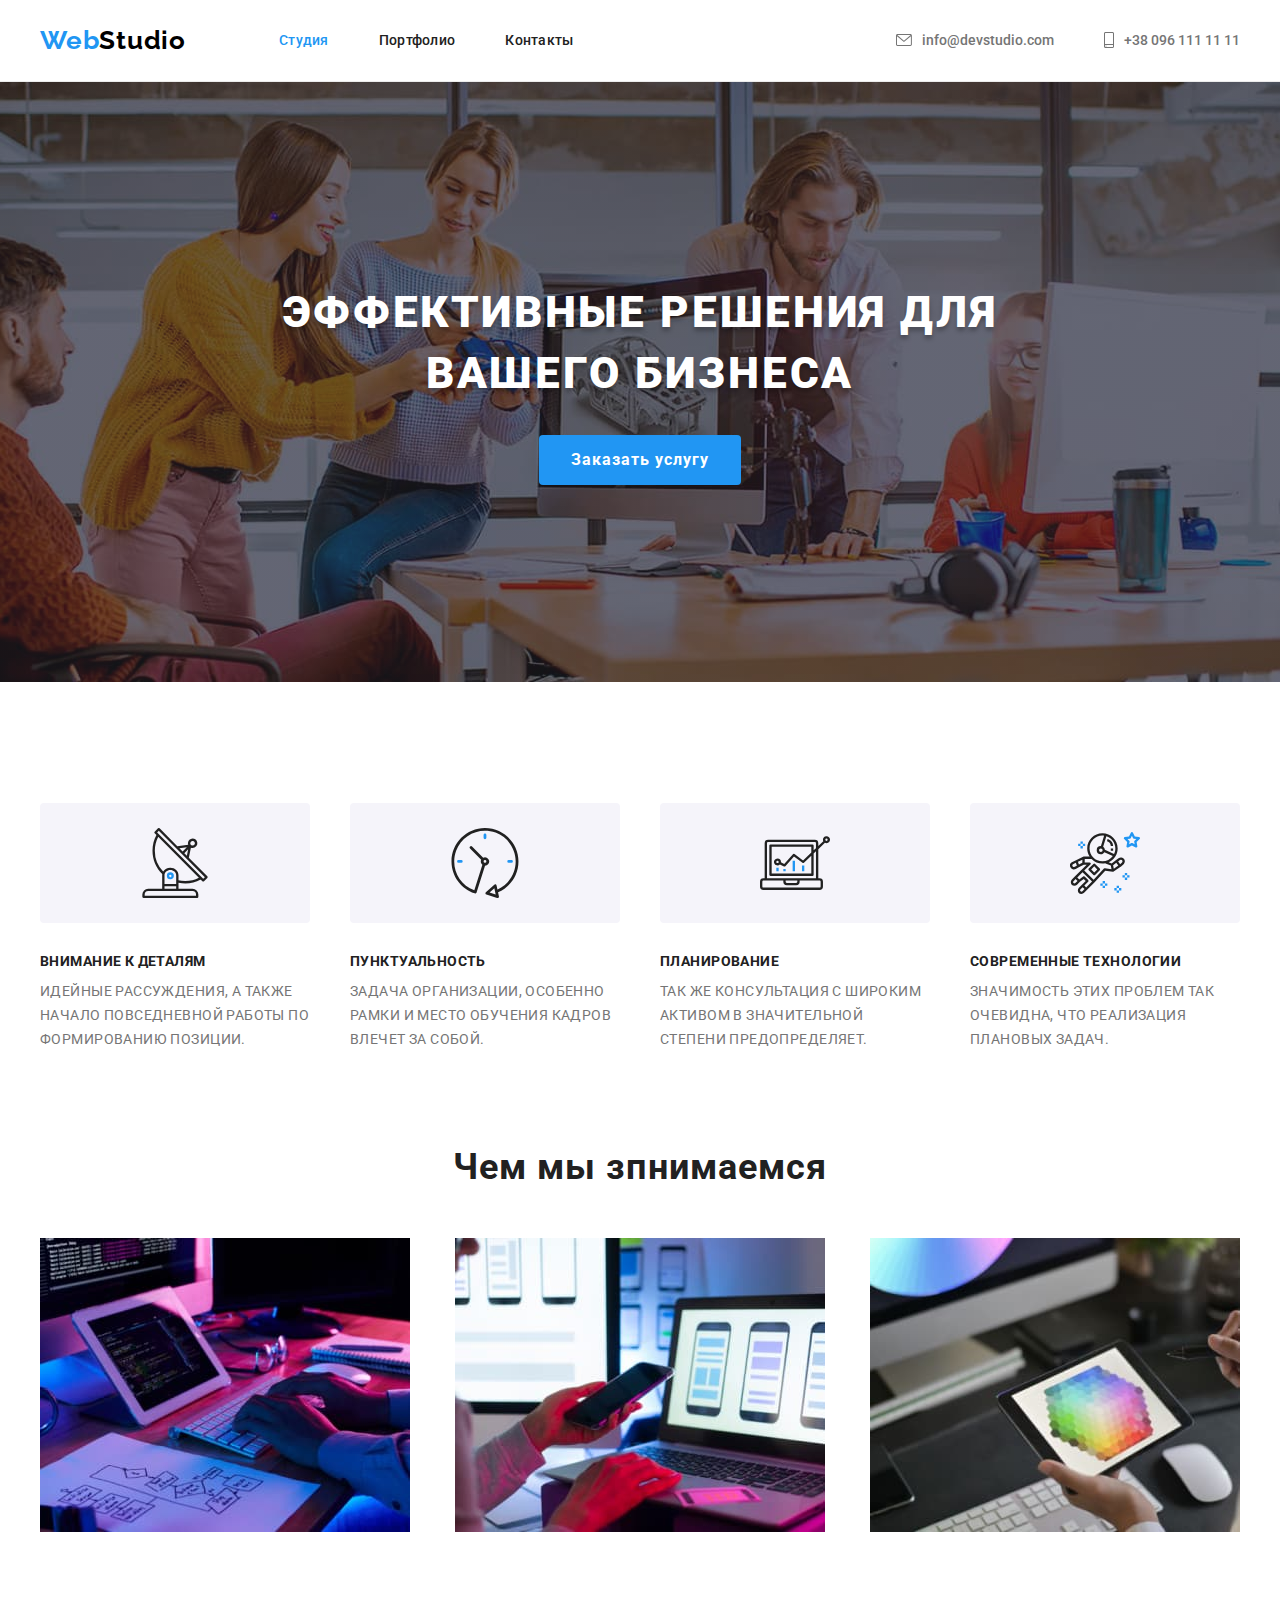
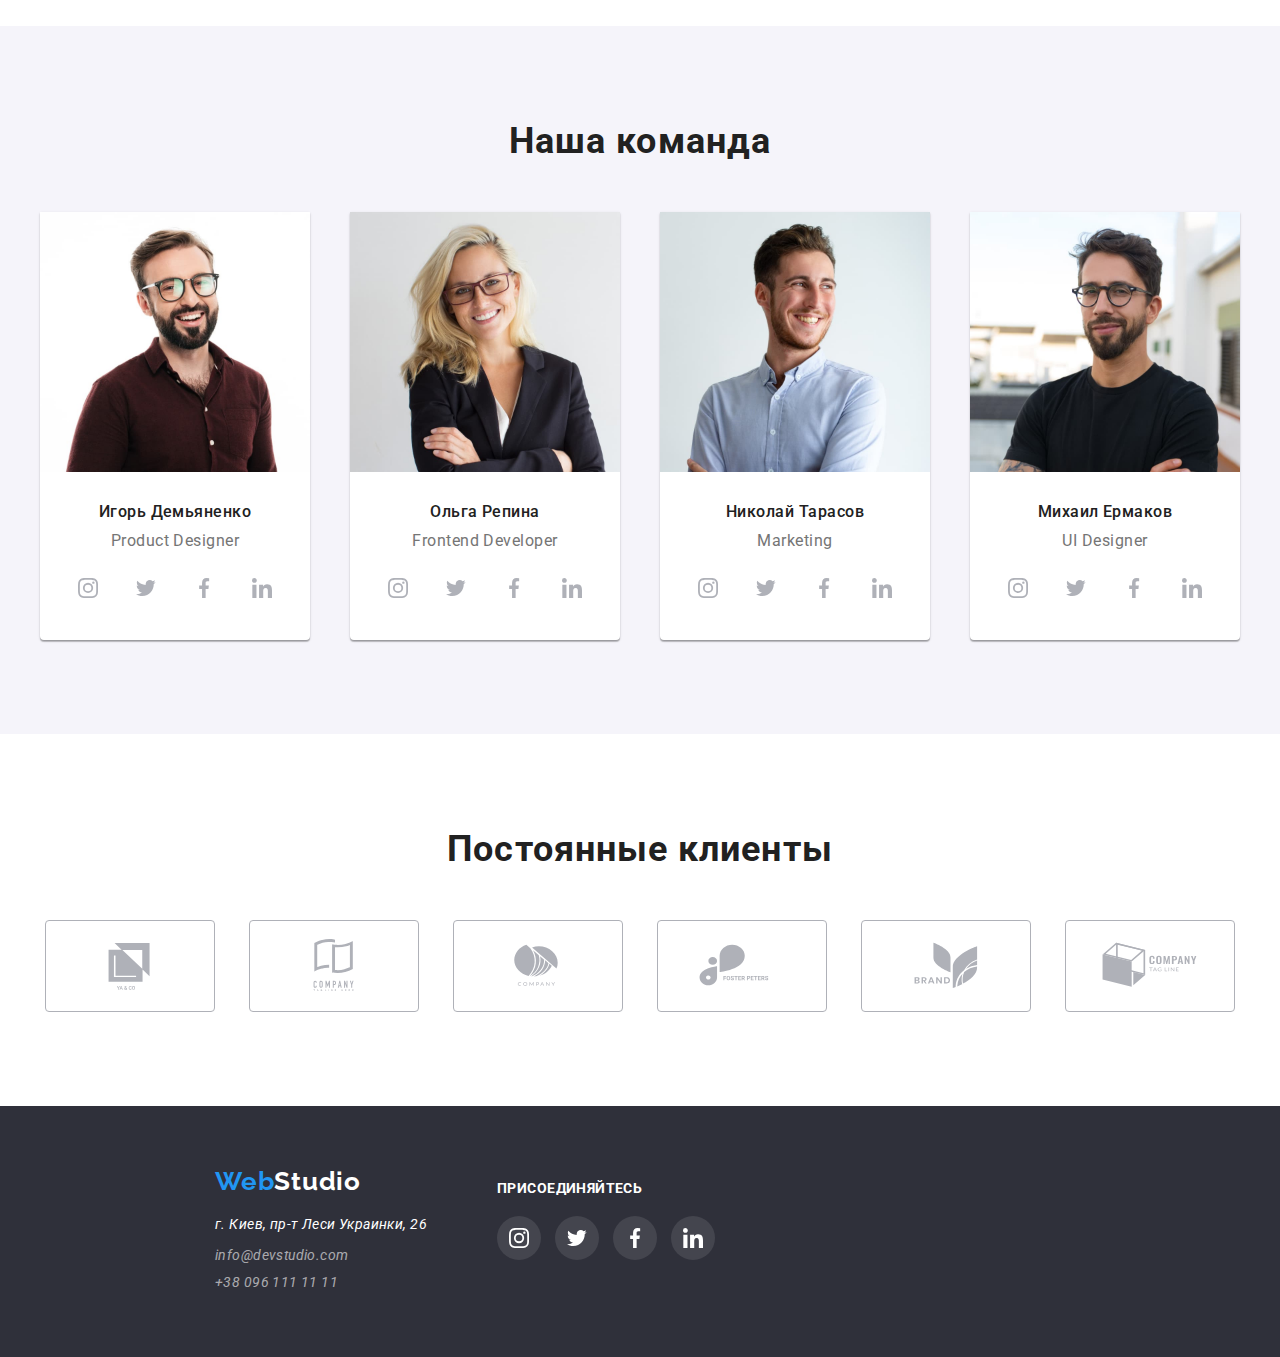
==== index.html @ 1db094ba "добавил файлы проекта" ====
<!DOCTYPE html>
<html lang="ru">
  <head>
    <meta charset="UTF-8" />
    <meta name="viewport" content="width=device-width, initial-scale=1.0" />
    <title>Document</title>
    <link rel="preconnect" href="https://fonts.googleapis.com" />
    <link rel="preconnect" href="https://fonts.gstatic.com" crossorigin />
    <link
      href="https://fonts.googleapis.com/css2?family=Raleway:wght@700&family=Roboto:wght@400;500;700;900&display=swap"
      rel="stylesheet"
    />
    <link
      rel="stylesheet"
      href="https://cdnjs.cloudflare.com/ajax/libs/modern-normalize/2.0.0/modern-normalize.min.css"
    />
    <link rel="stylesheet" href="./css/styles.css" />
  </head>
  <body class="page">
    <!--Шапка сайта-->
    <header class="header">
      <div class="container main-nav">
        <nav class="nav">
          <a class="logo link" href="./index.html" aria-label="Логотип">
            <span class="web">Web</span>Studio
          </a>

          <ul class="site-nav list">
            <li class="nav-item">
              <a class="link current" href="" aria-label="Студия">Студия</a>
            </li>
            <li class="nav-item">
              <a class="link" href="./portfolio.html" aria-label="Портфолио"
                >Портфолио</a
              >
            </li>
            <li class="nav-item">
              <a class="link" href="" aria-label="Контакты">Контакты</a>
            </li>
          </ul>
        </nav>

        <ul class="auth-nav list">
          <li class="nav-item">
            <a class="link" href="mailto:info@devstudio.com" aria-label="Имейл">
              <svg class="auth-icon" width="16" height="12">
                <use href="./images/sprite/sprite.svg#icon-envelope"></use>
              </svg>
              info@devstudio.com
            </a>
          </li>
          <li class="nav-item">
            <a
              class="phone-link link"
              href="tel:+38 096 111 11 11"
              aria-label="Телефон"
            >
              <svg class="auth-icon" width="10" height="16">
                <use href="./images/sprite/sprite.svg#icon-smartphone"></use>
              </svg>
              +38 096 111 11 11
            </a>
          </li>
        </ul>
      </div>
    </header>

    <main>
      <!--Герой-->
      <section class="hero">
        <div class="overlay">
          <h1 class="hero-text">
            Эффективные решения для <br />
            вашего бизнеса
          </h1>
          <button
            type="button"
            class="hero-button"
            aria-label="Заказать услугу"
          >
            Заказать услугу
          </button>
        </div>
      </section>

      <!--Преимущества-->
      <section class="advantages">
        <div class="container">
          <h2 class="hide-title">Преимущества</h2>
          <ul class="advantages-items list">
            <li class="item-advantage">
              <div class="icon-thumb">
                <svg class="icon-advantage">
                  <use href="./images/sprite/sprite.svg#icon-antenna"></use>
                </svg>
              </div>
              <h3 class="advantages-title">Внимание к деталям</h3>
              <p class="content">
                Идейные рассуждения, а также начало повседневной работы по
                формированию позиции.
              </p>
            </li>
            <li class="item-advantage">
              <div class="icon-thumb">
                <svg class="icon-advantage">
                  <use href="./images/sprite/sprite.svg#icon-clock"></use>
                </svg>
              </div>
              <h3 class="advantages-title">Пунктуальность</h3>
              <p class="content">
                Задача организации, особенно рамки и место обучения кадров
                влечет за собой.
              </p>
            </li>
            <li class="item-advantage">
              <div class="icon-thumb">
                <svg class="icon-advantage">
                  <use href="./images/sprite/sprite.svg#icon-diagram"></use>
                </svg>
              </div>
              <h3 class="advantages-title">Планирование</h3>
              <p class="content">
                Так же консультация с широким активом в значительной степени
                предопределяет.
              </p>
            </li>
            <li class="item-advantage">
              <div class="icon-thumb">
                <svg class="icon-advantage">
                  <use href="./images/sprite/sprite.svg#icon-astronaut"></use>
                </svg>
              </div>
              <h3 class="advantages-title">Современные технологии</h3>
              <p class="content">
                Значимость этих проблем так очевидна, что реализация плановых
                задач.
              </p>
            </li>
          </ul>
        </div>
      </section>

      <!--Чем мы занимаемся-->
      <section class="classes">
        <div class="container">
          <h2 class="classes-title">Чем мы зпнимаемся</h2>
          <ul class="classes-items list">
            <li>
              <img
                src="./images/business/box1.jpg"
                alt="руки на клавиатуре"
                width="370"
              />
            </li>
            <li>
              <img
                src="./images/business/box2.jpg"
                alt="человек с телефоном за ноутбуком"
                width="370"
              />
            </li>
            <li>
              <img
                src="./images/business/box3.jpg"
                alt="в руках планшет и стилус"
                width="370"
              />
            </li>
          </ul>
        </div>
      </section>

      <!--Наша команда-->
      <section class="our-team">
        <div class="container">
          <h2 class="team-title">Наша команда</h2>
          <ul class="team list">
            <li class="team-card">
              <img
                src="./images/team/img1.jpg"
                alt="фотография Игоря Демьяненко"
                width="270"
              />
              <h3 class="command-title">Игорь Демьяненко</h3>
              <p class="speciality">Product Designer</p>
              <a class="team-link" href="" aria-label="Инстаграм">
                <svg class="icon-network">
                  <use href="./images/sprite/sprite.svg#icon-instagram"></use>
                </svg>
              </a>
              <a class="team-link" href="" aria-label="Твиттер">
                <svg class="icon-network">
                  <use href="./images/sprite/sprite.svg#icon-Group"></use>
                </svg>
              </a>
              <a class="team-link" href="" aria-label="Фейсбук">
                <svg class="icon-network">
                  <use href="./images/sprite/sprite.svg#icon-facebook"></use>
                </svg>
              </a>
              <a class="team-link" href="" aria-label="Линкедин">
                <svg class="icon-network">
                  <use href="./images/sprite/sprite.svg#icon-linkedin"></use>
                </svg>
              </a>
            </li>
            <li class="team-card">
              <img
                src="./images/team/img2.jpg"
                alt="фотография Ольги Репиной"
                width="270"
              />
              <h3 class="command-title">Ольга Репина</h3>
              <p class="speciality">Frontend Developer</p>
              <a class="team-link" href="" aria-label="Инстаграм">
                <svg class="icon-network">
                  <use href="./images/sprite/sprite.svg#icon-instagram"></use>
                </svg>
              </a>
              <a class="team-link" href="" aria-label="Твиттер">
                <svg class="icon-network">
                  <use href="./images/sprite/sprite.svg#icon-Group"></use>
                </svg>
              </a>
              <a class="team-link" href="" aria-label="Фейсбук">
                <svg class="icon-network">
                  <use href="./images/sprite/sprite.svg#icon-facebook"></use>
                </svg>
              </a>
              <a class="team-link" href="" aria-label="Линкедин">
                <svg class="icon-network">
                  <use href="./images/sprite/sprite.svg#icon-linkedin"></use>
                </svg>
              </a>
            </li>
            <li class="team-card">
              <img
                src="./images/team/img3.jpg"
                alt="Фотография Николая Тарарсова"
                width="270"
              />
              <h3 class="command-title">Николай Тарасов</h3>
              <p class="speciality">Marketing</p>
              <a class="team-link" href="" aria-label="Инстаграм">
                <svg class="icon-network">
                  <use href="./images/sprite/sprite.svg#icon-instagram"></use>
                </svg>
              </a>
              <a class="team-link" href="" aria-label="Твиттер">
                <svg class="icon-network">
                  <use href="./images/sprite/sprite.svg#icon-Group"></use>
                </svg>
              </a>
              <a class="team-link" href="" aria-label="Фейсбук">
                <svg class="icon-network">
                  <use href="./images/sprite/sprite.svg#icon-facebook"></use>
                </svg>
              </a>
              <a class="team-link" href="" aria-label="Линкедин">
                <svg class="icon-network">
                  <use href="./images/sprite/sprite.svg#icon-linkedin"></use>
                </svg>
              </a>
            </li>
            <li class="team-card">
              <img
                src="./images/team/img4.jpg"
                alt="фотография Михаила Ермакова"
                width="270"
              />
              <h3 class="command-title">Михаил Ермаков</h3>
              <p class="speciality">UI Designer</p>
              <a class="team-link" href="" aria-label="Инстаграм">
                <svg class="icon-network">
                  <use href="./images/sprite/sprite.svg#icon-instagram"></use>
                </svg>
              </a>
              <a class="team-link" href="" aria-label="Твиттер">
                <svg class="icon-network">
                  <use href="./images/sprite/sprite.svg#icon-Group"></use>
                </svg>
              </a>
              <a class="team-link" href="" aria-label="Фейсбук">
                <svg class="icon-network">
                  <use href="./images/sprite/sprite.svg#icon-facebook"></use>
                </svg>
              </a>
              <a class="team-link" href="" aria-label="Линкедин">
                <svg class="icon-network">
                  <use href="./images/sprite/sprite.svg#icon-linkedin"></use>
                </svg>
              </a>
            </li>
          </ul>
        </div>
      </section>

      <!--Постоянные клиенты-->
      <section class="clients">
        <div class="container">
          <h2 class="client-title">Постоянные клиенты</h2>
          <a class="logos-clients" href="" aria-label="Логотип">
            <svg class="icon-logo">
              <use href="./images/sprite/sprite.svg#icon-first-client"></use>
            </svg>
          </a>
          <a class="logos-clients" href="" aria-label="Логотип">
            <svg class="icon-logo">
              <use href="./images/sprite/sprite.svg#icon-second-client"></use>
            </svg>
          </a>
          <a class="logos-clients" href="" aria-label="Логотип">
            <svg class="icon-logo">
              <use href="./images/sprite/sprite.svg#icon-third-client"></use>
            </svg>
          </a>
          <a class="logos-clients" href="" aria-label="Логотип">
            <svg class="icon-logo">
              <use href="./images/sprite/sprite.svg#icon-fourth-client"></use>
            </svg>
          </a>
          <a class="logos-clients" href="" aria-label="Логотип">
            <svg class="icon-logo">
              <use href="./images/sprite/sprite.svg#icon-fifth-client"></use>
            </svg>
          </a>
          <a class="logos-clients" href="" aria-label="Логотип">
            <svg class="icon-logo">
              <use href="./images/sprite/sprite.svg#icon-sixth-client"></use>
            </svg>
          </a>
        </div>
      </section>
    </main>

    <!--Подвал-->
    <footer class="main-footer">
      <div class="footer-address">
        <a class="logo link" href="/index.html" aria-label="Логотип">
          <span class="web">Web</span>Studio
        </a>
        <address>
          <p class="location">г. Киев, пр-т Леси Украинки, 26</p>
        </address>
        <address>
          <ul class="list">
            <li class="address-element">
              <a
                class="link"
                href="mailto:info@devstudio.com"
                aria-label="Имейл"
                >info@devstudio.com</a
              >
            </li>
            <li class="address-element">
              <a class="link" href="tel:+38 096 111 11 11" aria-label="Телефон"
                >+38 096 111 11 11</a
              >
            </li>
          </ul>
        </address>
      </div>
      <div class="footer-networks">
        <h3 class="networks-title">Присоединяйтесь</h3>
        <a class="footer-link" href="" aria-label="Инстаграм">
          <svg class="icon-footer">
            <use href="./images/sprite/sprite.svg#icon-footer-instagram"></use>
          </svg>
        </a>
        <a class="footer-link" href="" aria-label="Твиттер">
          <svg class="icon-footer">
            <use href="./images/sprite/sprite.svg#icon-footer-Vector"></use>
          </svg>
        </a>
        <a class="footer-link" href="" aria-label="Фейсбук">
          <svg class="icon-footer">
            <use href="./images/sprite/sprite.svg#icon-footer-facebook"></use>
          </svg>
        </a>
        <a class="footer-link" href="" aria-label="Линкедин">
          <svg class="icon-footer">
            <use href="./images/sprite/sprite.svg#icon-footer-linkedin"></use>
          </svg>
        </a>
      </div>
    </footer>
  </body>
</html>
---- css/styles.css ----
:root {
  --header-color: #212121;
  --dark-bg-color: #2f303a;
  --text-color: #757575;
  --primary-background: #ffffff;
  --accent-color: #2196f3;
  --secondary-background: #f5f4fa;
  --additional-background: rgba(47, 48, 58, 0.4);
  --ligo-black: #000000;
  --header-border-color: #ececec;
  --card-border-color: #eeeeee;
  --address-element: rgba(255, 255, 255, 0.6);
  --networks-title: rgba(255, 255, 255, 1);
  --background-icon: rgba(255, 255, 255, 0.1);
  --clients-border: rgba(175, 177, 184, 1);
  --icon-network: #afb1b8;
  --icon-logo: #afb1b8;
  --card-set-gap: 30px;

  --questionable: #f5f5f5;
}

.page {
  background-color: var(--primary-background);
  color: var(--header-color);

  font-family: roboto, sans-serif;
}

img {
  display: block;
  max-width: 100%;
  height: auto;
}

.list {
  list-style: none;
  padding: 0;
  margin: 0;
}

.link {
  text-decoration: none;
}

.header {
  border-bottom: 1px solid var(--header-border-color);
}

.container {
  width: 1230px;
  padding-left: 15px;
  padding-right: 15px;
  margin-left: auto;
  margin-right: auto;
}

/* Шапка */
.main-nav {
  display: flex;
  align-items: center;
  /* border-bottom: 1px solid tomato; */
}

.nav {
  display: flex;
  align-items: center;
}

header .logo {
  color: var(--ligo-black);
  font-family: raleway;

  font-size: 26px;
  font-weight: 700;
  line-height: normal;
  letter-spacing: 0.78px;
}

.web {
  color: var(--accent-color);
}

.logo:hover,
.logo:focus {
  color: var(--accent-color);
}

.site-nav {
  display: flex;
  margin-left: 93px;
}

/* .site-nav .nav-item:not(:last-child) {
  margin-right: 50px;
} */

.site-nav .nav-item + .nav-item {
  margin-left: 50px;
}

.site-nav .link {
  display: block;
  padding-top: 32px;
  padding-bottom: 32px;

  color: var(--header-color);

  font-size: 14px;
  font-weight: 500;
  line-height: normal;
  letter-spacing: 0.28px;
}

.site-nav .link:hover,
.site-nav .link:focus {
  color: var(--accent-color);
}

.site-nav .link.current {
  color: var(--accent-color);
}

.auth-nav {
  display: flex;
  margin-left: auto;
}

.auth-nav .nav-item + .nav-item {
  margin-left: 50px;
}

.auth-nav .link {
  display: flex;
  align-items: center;
  padding-top: 32px;
  padding-bottom: 32px;

  color: var(--text-color);

  font-size: 14px;
  font-weight: 500;
  line-height: 1.2;
  letter-spacing: 2%;
}

.auth-icon {
  margin-right: 10px;

  fill: currentColor;
}
.auth-nav .link:hover,
.auth-nav .link:focus {
  color: var(--accent-color);
}

/* Герой */
.hero {
  text-align: center;
}

.overlay {
  max-width: 1600px;
  height: 600px;
  padding: 200px 0;
  margin: 0 auto;

  background-color: var(--dark-bg-color);
  background-image: linear-gradient(
      to right,
      var(--additional-background),
      var(--additional-background)
    ),
    url("../images/hero/hero.jpg");
  background-repeat: no-repeat;
  background-position: center;
  background-size: cover;
}

.hero-text {
  margin-top: 0;
  margin-bottom: 30px;

  color: var(--primary-background);
  text-shadow: 0px 4px 4px rgba(0, 0, 0, 0.25);

  font-size: 44px;
  font-weight: 900;
  line-height: 1.4;
  letter-spacing: 2.64px;
  text-transform: uppercase;
}

.hero-button {
  border: none;
  border-radius: 4px;
  padding: 10px 32px;
  text-align: center;

  background-color: var(--accent-color);
  color: #fff;

  text-align: center;
  font-size: 16px;
  font-weight: 700;
  line-height: 1.9;
  letter-spacing: 0.96px;

  cursor: pointer;
}

/* Преимущества */
.hide-title {
  opacity: 0;
  margin-top: 0;
  margin-bottom: 0;
}

.advantages {
  padding-top: 94px;
}

.advantages-items {
  display: flex;
  flex-wrap: wrap;
  justify-content: space-between;

  font-size: 14px;
  font-weight: 700;
  line-height: normal;
  letter-spacing: 0.42px;
  text-transform: uppercase;
}

/* .advantages-items .item-advantage + .item-advantage {
  margin-left: 30px;
} */

.item-advantage {
  width: 270px;
}

.icon-thumb {
  display: flex;
  margin-bottom: 30px;
  height: 120px;
  align-items: center;
  justify-content: center;
  border-radius: 4px;
  background-color: var(--secondary-background);
}

.icon-advantage {
  width: 70px;
  height: 70px;
}

.advantages-title {
  margin-top: 0;
  margin-bottom: 10px;

  font-size: 14px;
  font-weight: 700;
  line-height: 1.2;
  letter-spacing: 0.03em;
  text-align: left;
}

.advantages-items .content {
  margin: 0;

  color: var(--text-color);

  font-size: 14px;
  font-weight: 400;
  line-height: 1.7;
  letter-spacing: 0.42px;
}

/* Чем мы занимаемся */
.classes {
  padding-top: 94px;
  padding-bottom: 94px;
}

.classes-title,
.team-title,
.client-title {
  margin-top: 0;
  margin-bottom: 50px;

  text-align: center;
  font-size: 36px;
  font-weight: 700;
  line-height: normal;
  letter-spacing: 1.08px;
}

.classes-items {
  display: flex;
  flex-wrap: wrap;
  justify-content: space-between;
}

/* Наша команда */
.our-team {
  max-width: 1600px;
  margin: 0 auto;
  padding-top: 94px;
  padding-bottom: 94px;

  background-color: var(--secondary-background);
}

.team {
  display: flex;
  flex-wrap: wrap;
  justify-content: space-between;
  text-align: center;
}

.team-card {
  width: 270px;
  height: 428px;
  background-color: var(--primary-background);
  border-radius: 0px 0px 4px 4px;

  box-shadow: 0px 2px 1px 0px rgba(0, 0, 0, 0.2),
    0px 1px 1px 0px rgba(0, 0, 0, 0.14), 0px 1px 3px 0px rgba(0, 0, 0, 0.12);
}

.command-title {
  margin-top: 30px;
  margin-bottom: 10px;

  text-align: center;
  font-size: 16px;
  font-weight: 500;
  line-height: normal;
  letter-spacing: 0.48px;
}

.team .speciality {
  margin: 0 0 16px 0;

  color: var(--text-color);

  text-align: center;
  font-size: 16px;
  font-weight: 400;
  line-height: normal;
  letter-spacing: 0.48px;
}

.team-link {
  display: inline-flex;
  justify-content: center;
  align-items: center;
  width: 44px;
  height: 44px;
  margin-bottom: 30px;
  border-radius: 50%;
  background-size: 20px;
  background-repeat: no-repeat;
  background-position: center;
  color: var(--icon-network);
}

.team-link:not(:last-child) {
  margin-right: 10px;
}

.team-link:hover,
.team-link:focus {
  background-color: var(--accent-color);
  color: var(--primary-background);
}

.icon-network {
  width: 20px;
  height: 20px;

  fill: currentColor;
}

/* Постоянные клиенты */
.clients {
  padding-top: 94px;
  padding-bottom: 94px;

  text-align: center;
}

.logos-clients {
  display: inline-flex;
  justify-content: center;
  align-items: center;
  width: 170px;
  height: 92px;
  border: 1px solid var(--clients-border);
  border-radius: 4px;
  background-size: 106px 60px;
  background-repeat: no-repeat;
  background-position: center;
  color: var(--icon-logo);
}

.logos-clients:not(:last-child) {
  margin-right: 30px;
}

.logos-clients:hover,
.logos-clients:focus {
  border-color: var(--accent-color);
  color: var(--accent-color);
}

.icon-logo {
  width: 160px;
  height: 60px;

  fill: currentColor;
}

/* Подвал */
.main-footer {
  display: flex;
  max-width: 1600px;
  height: 251px;
  padding: 60px 0 60px 215px;
  margin: 0 auto;

  background-color: var(--dark-bg-color);
}

.footer-address {
  margin-right: 70px;
}

footer .logo {
  display: inline-block;
  margin-bottom: 20px;

  color: var(--primary-background);
  font-family: raleway;

  font-size: 26px;
  font-weight: 700;
  line-height: normal;
  letter-spacing: 0.78px;
}

address .location {
  margin-top: 0;

  color: var(--primary-background);

  font-size: 14px;
  font-weight: 400;
  line-height: 1.2;
  letter-spacing: 0.42px;
}

.address-element .link {
  display: inline-block;
  margin-bottom: 9px;

  color: var(--address-element);

  font-size: 14px;
  font-weight: 400;
  line-height: 1.2;
  letter-spacing: 0.42px;
}

.networks-title {
  margin-bottom: 20px;

  color: var(--networks-title);

  font-family: Roboto;
  font-size: 14px;
  font-weight: 700;
  line-height: 1.2;
  letter-spacing: 0.03em;
  text-align: left;
  text-transform: uppercase;
}

.footer-link {
  display: inline-flex;
  justify-content: center;
  align-items: center;
  width: 44px;
  height: 44px;
  border-radius: 50%;
  background-size: 20px;
  background-repeat: no-repeat;
  background-position: center;
  background-color: var(--background-icon);
}

.footer-link:not(:last-child) {
  margin-right: 10px;
}

.footer-link:hover,
.footer-link:focus {
  background-color: var(--accent-color);
}

.icon-footer {
  width: 20px;
  height: 20px;
}

/* Портфолио */
.portfolio {
  padding: 94px 0;
}

.filter-buttons {
  display: flex;
  flex-wrap: wrap;
  justify-content: center;
  margin-bottom: 50px;
}

.filter-buttons button {
  display: inline-block;
  min-width: 73px;
  padding: 6px 22px;
  border: none;
  border-radius: 4px;
  text-align: center;
  cursor: pointer;

  color: var(--header-color);
  background-color: var(--secondary-background);

  font-family: inherit; /*явно унаслеуй шрифт от page*/
  font-size: 16px;
  font-weight: 500;
  line-height: 1.6;
  letter-spacing: 0.48px;
}

.filter-buttons .button + .button {
  margin-left: 8px;
}

.filter-buttons button:hover,
.filter-buttons button:focus {
  color: var(--primary-background);
  background-color: var(--accent-color);
  box-shadow: 0px 2px 2px 0px rgba(0, 0, 0, 0.12),
    0px 1px 2px 0px rgba(0, 0, 0, 0.08), 0px 3px 1px 0px rgba(0, 0, 0, 0.1);
}

.portfolio-items {
  display: flex;
  flex-wrap: wrap;

  margin-top: calc(-1 * var(--card-set-gap));
  margin-left: calc(-1 * var(--card-set-gap));
}

.portfoio-card {
  /* calc((100% - кол-во маржинов в строке * значение маржина) / кол-во элементов в строке) */
  width: calc((100% - 60px) / 3);
  flex-basis: calc(100% / 3 - var(--card-set-gap));
  margin-top: var(--card-set-gap);
  margin-left: var(--card-set-gap);
  border-radius: 0px, 0px, 4px, 4px;
  overflow: hidden;
}

.portfoio-card:nth-child(3n) {
  margin-right: 0;
}

.portfoio-card:nth-last-child(-n + 3) {
  margin-bottom: 0;
}

.portfoio-card:hover,
.portfoio-card:focus {
  box-shadow: 1px 4px 6px 0px rgba(0, 0, 0, 0.16),
    0px 4px 4px 0px rgba(0, 0, 0, 0.06), 0px 1px 1px 0px rgba(0, 0, 0, 0.12);
}

/* Альтернатива */
/* .portfoio-card:not(:nth-child(3n)) {
  margin-right: 30px;
}

.portfoio-card:not(:nth-last-child(-n + 3)) {
  margin-bottom: 30px;
} */

.card-thumb {
  border-top: 1px solid var(--card-border-color);
  border-right: 1px solid var(--card-border-color);
  border-left: 1px solid var(--card-border-color);
}

.card-image {
  display: block;
  width: 100%;
}

.card-content {
  padding: 20px 24px;
  border-right: 1px solid var(--card-border-color);
  border-bottom: 1px solid var(--card-border-color);
  border-left: 1px solid var(--card-border-color);
}

.portfolio-title {
  margin-top: 0;
  margin-bottom: 4px;
  /* margin-left: 24px; */

  color: var(--header-color);

  font-size: 18px;
  font-weight: 700;
  line-height: 2;
  letter-spacing: 1.08px;
}

.portfolio-items .project {
  margin-top: 0;
  margin-bottom: 0;

  color: var(--text-color);

  font-size: 16px;
  font-weight: 400;
  line-height: 1.9;
  letter-spacing: 0.48px;
}

.portfolio-items .project-description {
  display: none;
  margin: 0;

  color: var(--text-color);
}
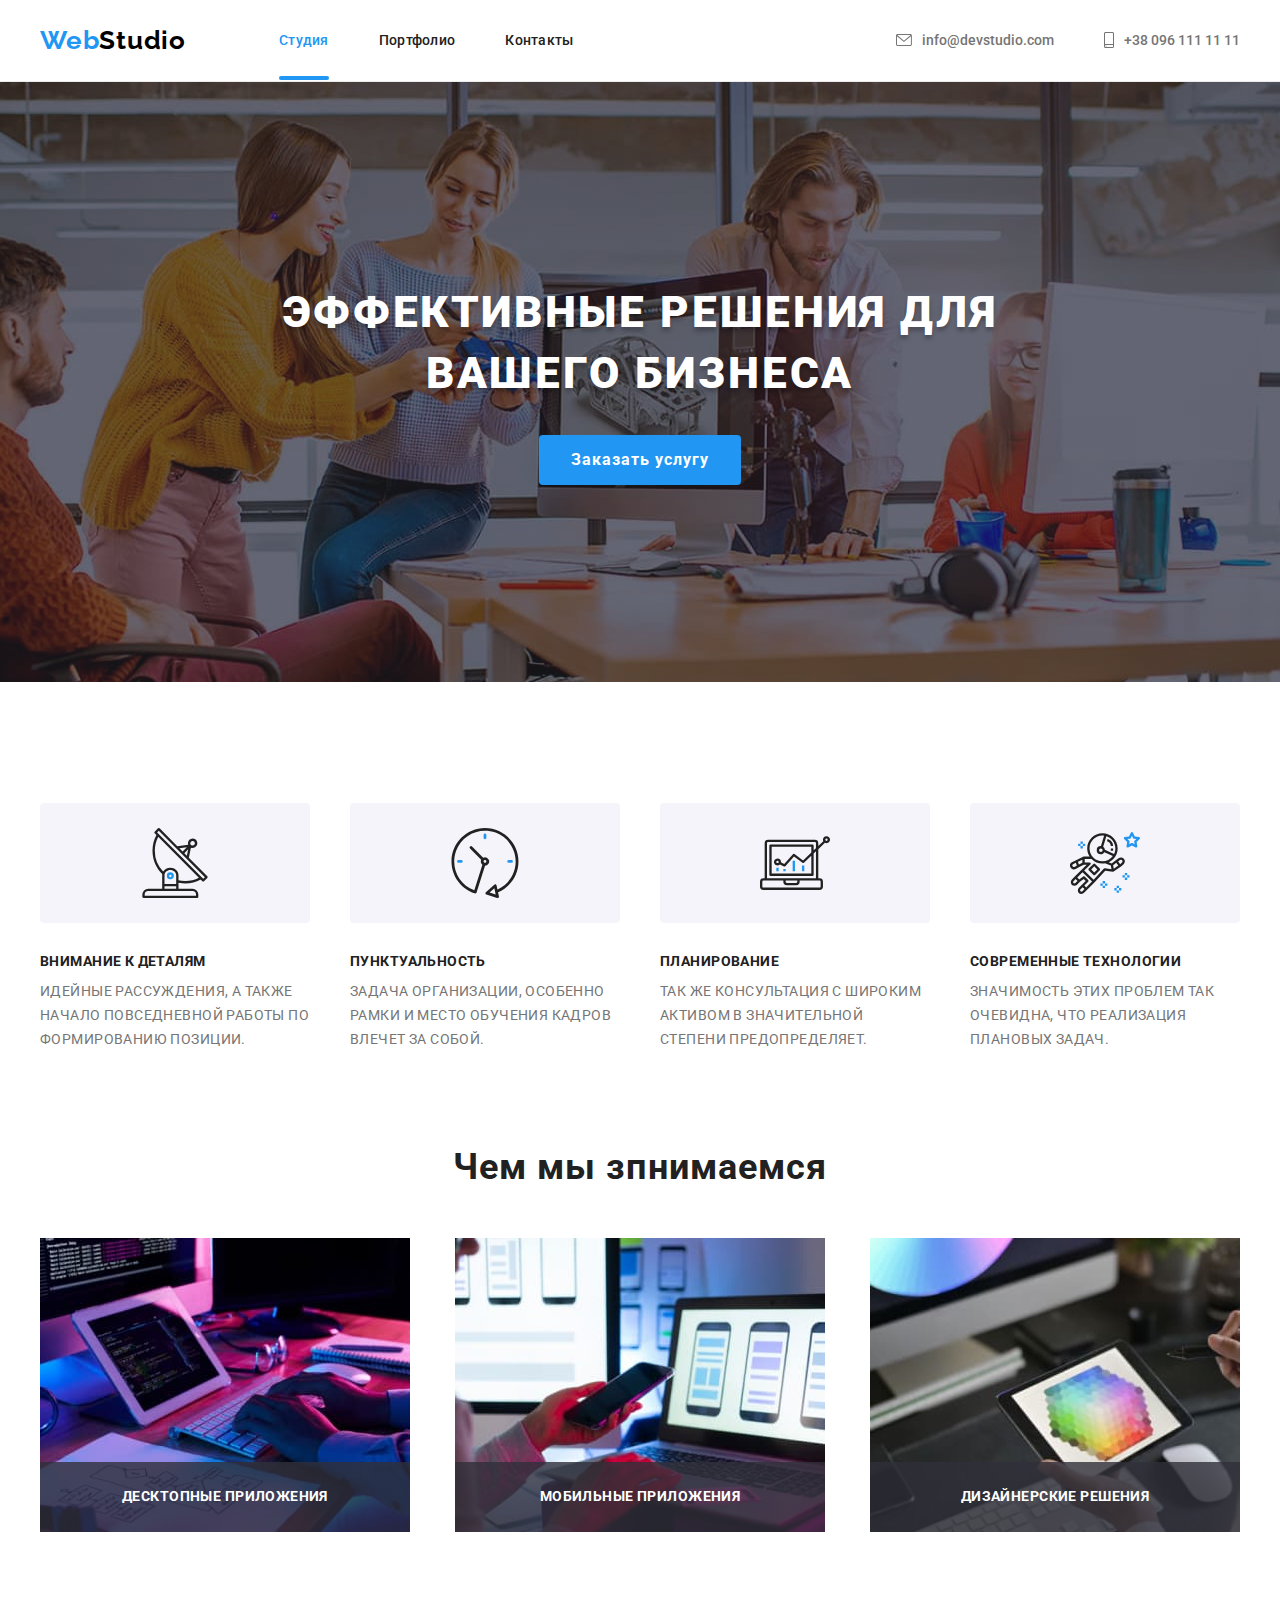
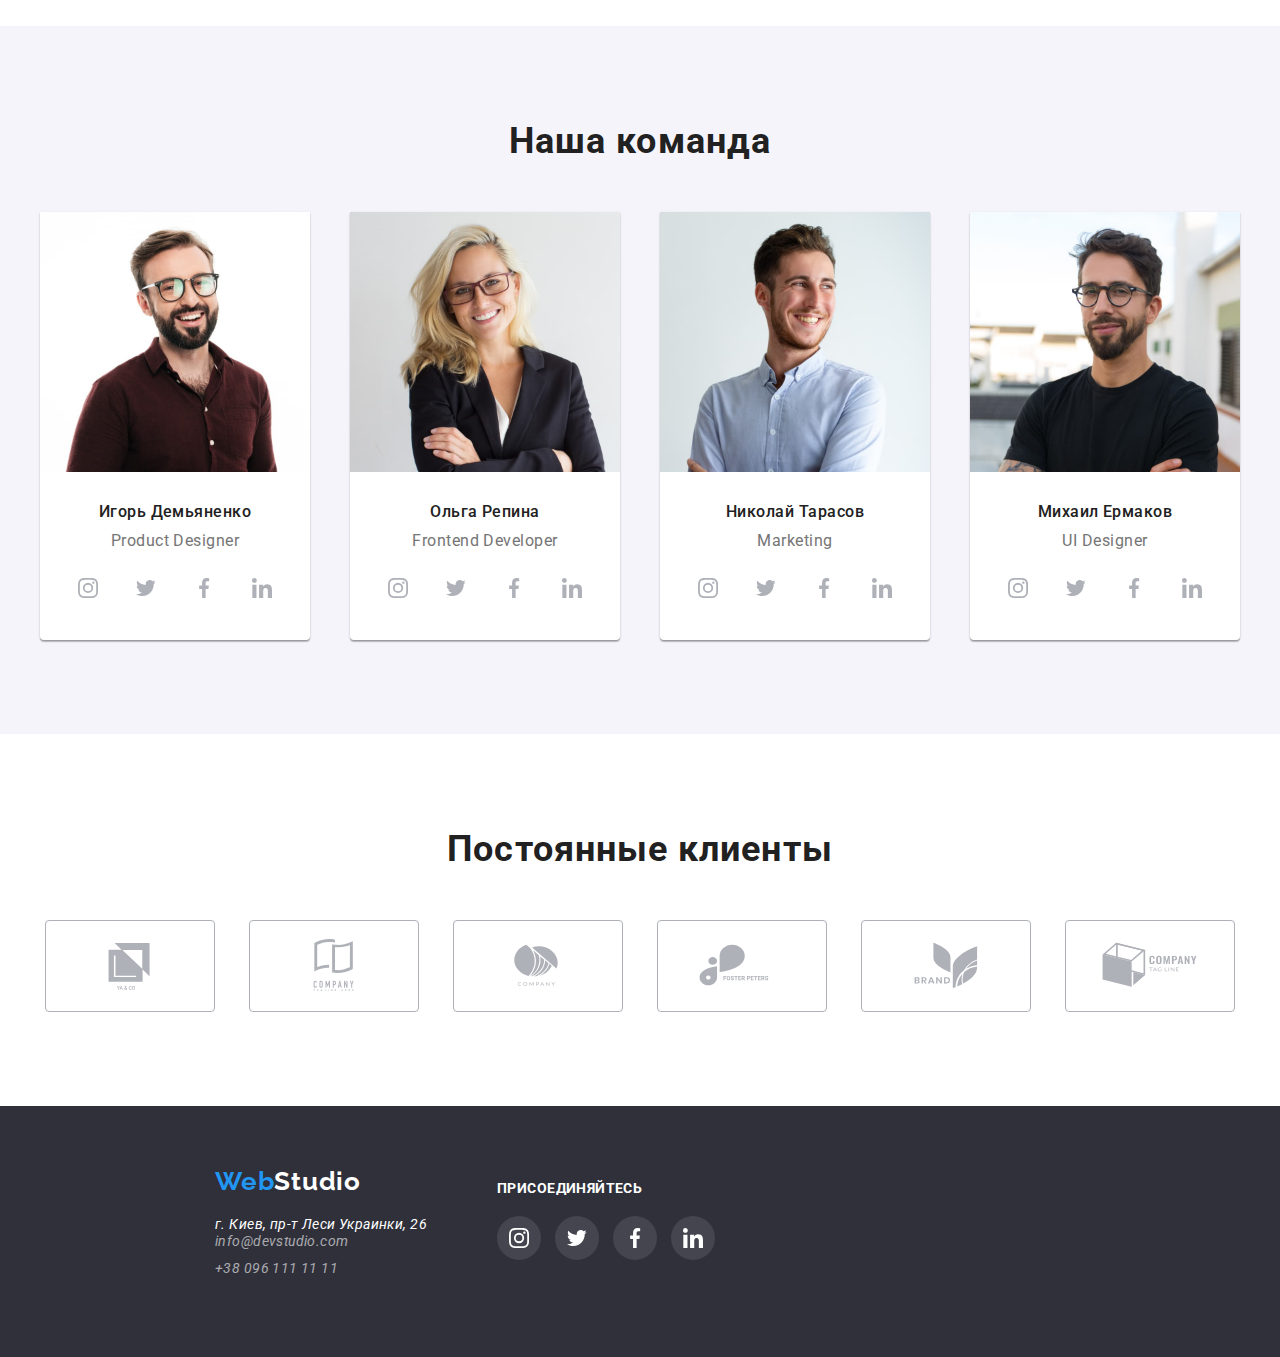
==== commit 195f4921: "сделал ховер-бекдроп на карточку в портфолио" ====
--- a/index.html
+++ b/index.html
@@ -21,28 +21,32 @@
     <header class="header">
       <div class="container main-nav">
         <nav class="nav">
-          <a class="logo link" href="./index.html" aria-label="Логотип">
+          <a class="logo" href="./index.html" aria-label="Логотип">
             <span class="web">Web</span>Studio
           </a>
 
           <ul class="site-nav list">
             <li class="nav-item">
-              <a class="link current" href="" aria-label="Студия">Студия</a>
+              <a class="nav-link current" href="" aria-label="Студия">Студия</a>
             </li>
             <li class="nav-item">
-              <a class="link" href="./portfolio.html" aria-label="Портфолио"
+              <a class="nav-link" href="./portfolio.html" aria-label="Портфолио"
                 >Портфолио</a
               >
             </li>
             <li class="nav-item">
-              <a class="link" href="" aria-label="Контакты">Контакты</a>
+              <a class="nav-link" href="" aria-label="Контакты">Контакты</a>
             </li>
           </ul>
         </nav>
 
         <ul class="auth-nav list">
           <li class="nav-item">
-            <a class="link" href="mailto:info@devstudio.com" aria-label="Имейл">
+            <a
+              class="auth-link"
+              href="mailto:info@devstudio.com"
+              aria-label="Имейл"
+            >
               <svg class="auth-icon" width="16" height="12">
                 <use href="./images/sprite/sprite.svg#icon-envelope"></use>
               </svg>
@@ -51,7 +55,7 @@
           </li>
           <li class="nav-item">
             <a
-              class="phone-link link"
+              class="auth-link"
               href="tel:+38 096 111 11 11"
               aria-label="Телефон"
             >
@@ -145,26 +149,35 @@
         <div class="container">
           <h2 class="classes-title">Чем мы зпнимаемся</h2>
           <ul class="classes-items list">
-            <li>
+            <li class="class-item">
               <img
                 src="./images/business/box1.jpg"
                 alt="руки на клавиатуре"
                 width="370"
               />
-            </li>
-            <li>
+              <div class="class-category">
+                <p class="category-title">Десктопные приложения</p>
+              </div>
+            </li>
+            <li class="class-item">
               <img
                 src="./images/business/box2.jpg"
                 alt="человек с телефоном за ноутбуком"
                 width="370"
               />
-            </li>
-            <li>
+              <div class="class-category">
+                <p class="category-title">Мобильные приложения</p>
+              </div>
+            </li>
+            <li class="class-item">
               <img
                 src="./images/business/box3.jpg"
                 alt="в руках планшет и стилус"
                 width="370"
               />
+              <div class="class-category">
+                <p class="category-title">Дизайнерские решения</p>
+              </div>
             </li>
           </ul>
         </div>
@@ -336,7 +349,7 @@
     <!--Подвал-->
     <footer class="main-footer">
       <div class="footer-address">
-        <a class="logo link" href="/index.html" aria-label="Логотип">
+        <a class="logo" href="/index.html" aria-label="Логотип">
           <span class="web">Web</span>Studio
         </a>
         <address>
@@ -346,14 +359,17 @@
           <ul class="list">
             <li class="address-element">
               <a
-                class="link"
+                class="address-link"
                 href="mailto:info@devstudio.com"
                 aria-label="Имейл"
                 >info@devstudio.com</a
               >
             </li>
             <li class="address-element">
-              <a class="link" href="tel:+38 096 111 11 11" aria-label="Телефон"
+              <a
+                class="address-link"
+                href="tel:+38 096 111 11 11"
+                aria-label="Телефон"
                 >+38 096 111 11 11</a
               >
             </li>
--- a/css/styles.css
+++ b/css/styles.css
@@ -1,6 +1,7 @@
 :root {
   --header-color: #212121;
   --dark-bg-color: #2f303a;
+  --trans-bg-color: rgba(47, 48, 58, 80%);
   --text-color: #757575;
   --primary-background: #ffffff;
   --accent-color: #2196f3;
@@ -27,6 +28,14 @@
   font-family: roboto, sans-serif;
 }
 
+a {
+  text-decoration: none;
+}
+
+p {
+  margin: 0;
+}
+
 img {
   display: block;
   max-width: 100%;
@@ -37,10 +46,6 @@
   list-style: none;
   padding: 0;
   margin: 0;
-}
-
-.link {
-  text-decoration: none;
 }
 
 .header {
@@ -99,7 +104,9 @@
   margin-left: 50px;
 }
 
-.site-nav .link {
+.nav-link {
+  position: relative;
+
   display: block;
   padding-top: 32px;
   padding-bottom: 32px;
@@ -112,13 +119,32 @@
   letter-spacing: 0.28px;
 }
 
-.site-nav .link:hover,
-.site-nav .link:focus {
+.nav-link:hover,
+.nav-link:focus {
   color: var(--accent-color);
 }
 
-.site-nav .link.current {
+.nav-link.current {
   color: var(--accent-color);
+}
+
+.nav-link::after {
+  position: absolute;
+  bottom: 0;
+
+  content: "";
+  display: block;
+  width: 100%;
+  height: 4px;
+  border-radius: 2px;
+
+  background-color: var(--accent-color);
+
+  opacity: 0;
+}
+
+.nav-link.current::after {
+  opacity: 1;
 }
 
 .auth-nav {
@@ -130,7 +156,7 @@
   margin-left: 50px;
 }
 
-.auth-nav .link {
+.auth-link {
   display: flex;
   align-items: center;
   padding-top: 32px;
@@ -149,8 +175,8 @@
 
   fill: currentColor;
 }
-.auth-nav .link:hover,
-.auth-nav .link:focus {
+.auth-link:hover,
+.auth-link:focus {
   color: var(--accent-color);
 }
 
@@ -300,6 +326,36 @@
   display: flex;
   flex-wrap: wrap;
   justify-content: space-between;
+}
+
+.class-item {
+  position: relative;
+  display: flex;
+}
+
+.class-category {
+  position: absolute;
+
+  width: 100%;
+  height: 70px;
+  bottom: 0;
+
+  background-color: var(--trans-bg-color);
+}
+
+.category-title {
+  padding: 27px 0;
+
+  font-family: Roboto;
+  font-style: normal;
+  font-weight: bold;
+  font-size: 14px;
+  line-height: 1.14;
+  text-align: center;
+  letter-spacing: 0.03em;
+  text-transform: uppercase;
+
+  color: var(--primary-background);
 }
 
 /* Наша команда */
@@ -461,7 +517,7 @@
   letter-spacing: 0.42px;
 }
 
-.address-element .link {
+.address-link {
   display: inline-block;
   margin-bottom: 9px;
 
@@ -599,9 +655,28 @@
 } */
 
 .card-thumb {
+  position: relative;
+
+  display: flex;
   border-top: 1px solid var(--card-border-color);
   border-right: 1px solid var(--card-border-color);
   border-left: 1px solid var(--card-border-color);
+}
+
+.card-thumb::after {
+  position: absolute;
+
+  content: "";
+  width: 100%;
+  height: 100%;
+  background-color: red;
+
+  opacity: 0;
+}
+
+.card-thumb:hover::after,
+.card-thumb:focus::after {
+  opacity: 1;
 }
 
 .card-image {
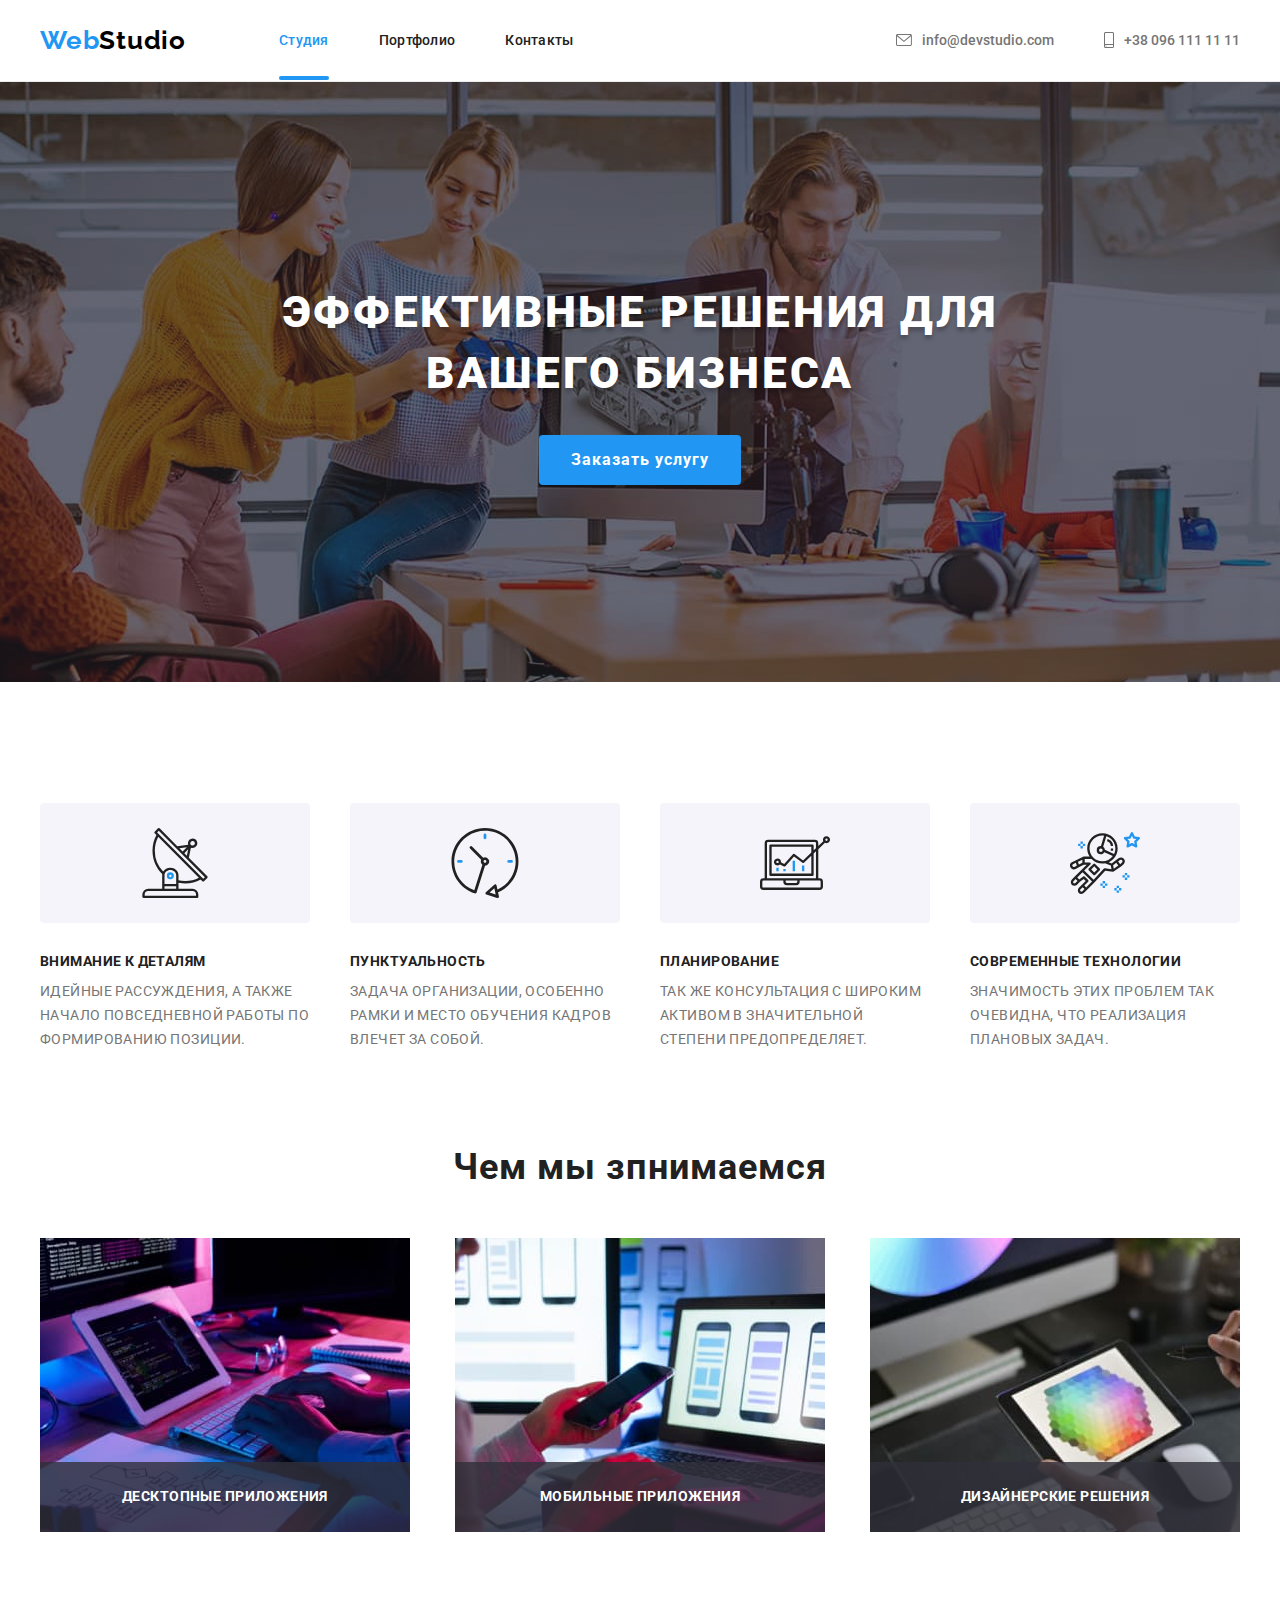
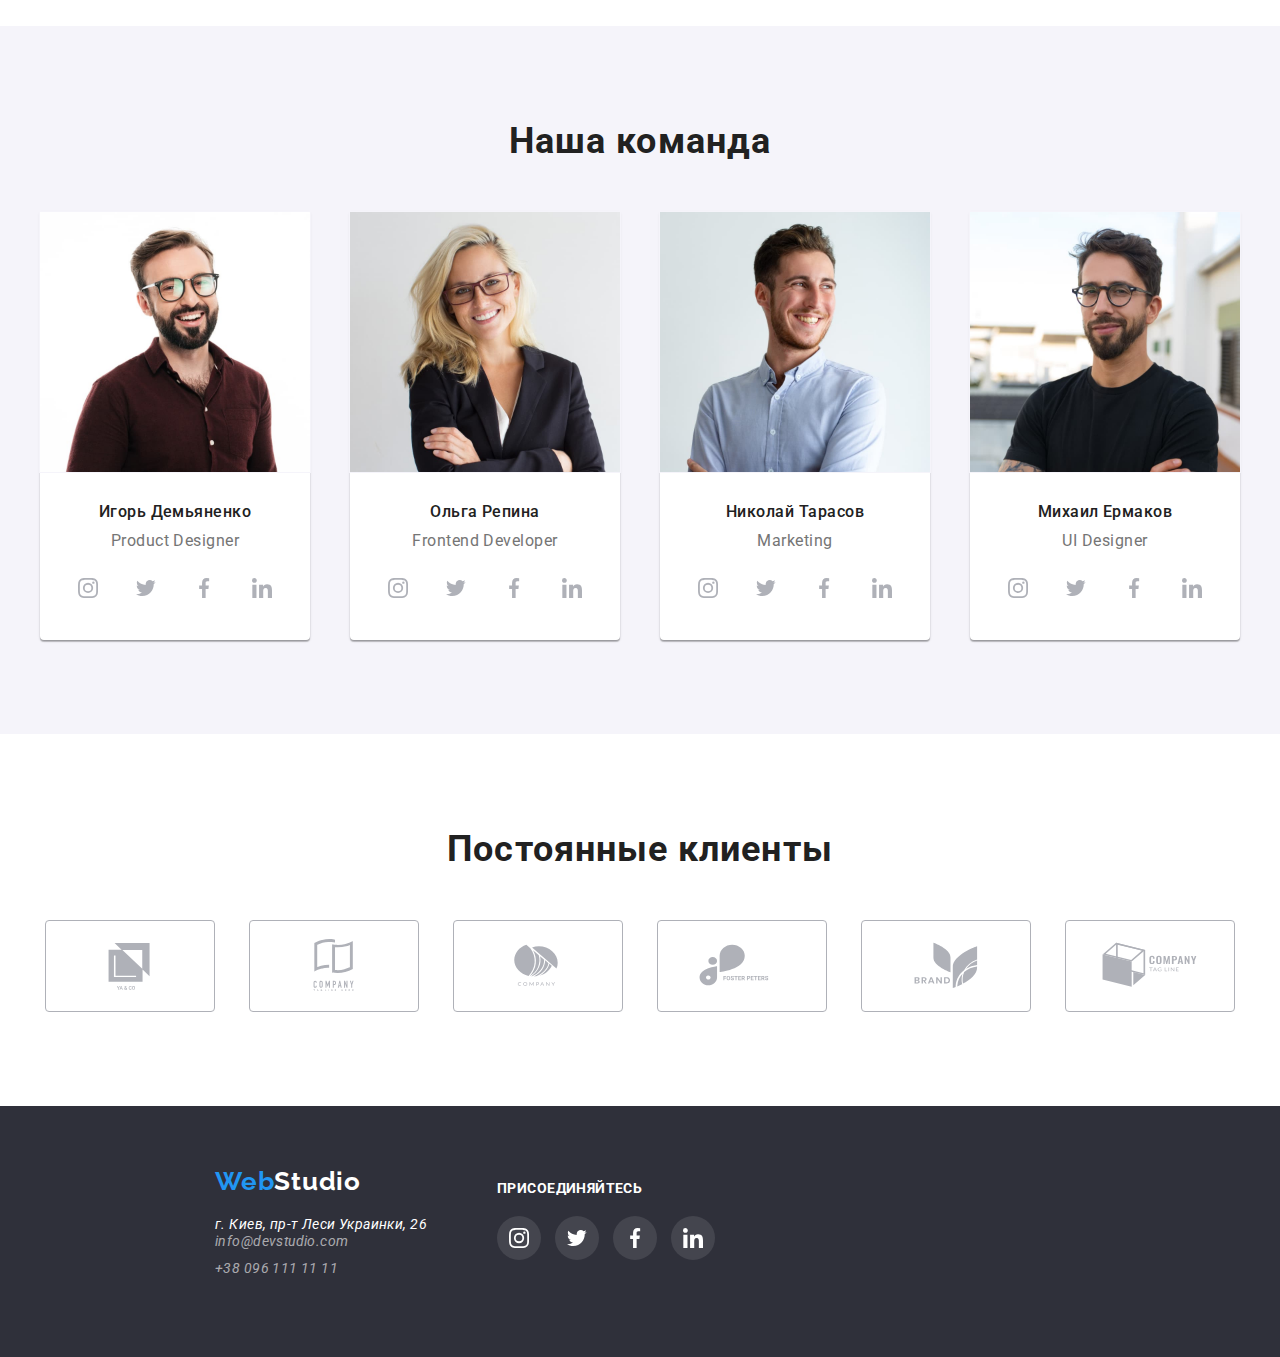
==== commit 7f70b94f: "Добавил анимацию в секцию наша команда" ====
--- a/index.html
+++ b/index.html
@@ -81,6 +81,7 @@
             type="button"
             class="hero-button"
             aria-label="Заказать услугу"
+            data-modal-open
           >
             Заказать услугу
           </button>
@@ -189,11 +190,20 @@
           <h2 class="team-title">Наша команда</h2>
           <ul class="team list">
             <li class="team-card">
-              <img
-                src="./images/team/img1.jpg"
-                alt="фотография Игоря Демьяненко"
-                width="270"
-              />
+              <div class="team-scene">
+                <div class="card-img">
+                  <div class="card-face">
+                    <img
+                      src="./images/team/img1.jpg"
+                      alt="фотография Игоря Демьяненко"
+                      width="270"
+                    />
+                  </div>
+                  <div class="card-back">
+                    <h3 class="back-title">Игорёк</h3>
+                  </div>
+                </div>
+              </div>
               <h3 class="command-title">Игорь Демьяненко</h3>
               <p class="speciality">Product Designer</p>
               <a class="team-link" href="" aria-label="Инстаграм">
@@ -218,11 +228,20 @@
               </a>
             </li>
             <li class="team-card">
-              <img
-                src="./images/team/img2.jpg"
-                alt="фотография Ольги Репиной"
-                width="270"
-              />
+              <div class="team-scene">
+                <div class="card-img">
+                  <div class="card-face">
+                    <img
+                      src="./images/team/img2.jpg"
+                      alt="фотография Ольги Репиной"
+                      width="270"
+                    />
+                  </div>
+                  <div class="card-back">
+                    <h3 class="back-title">Олька</h3>
+                  </div>
+                </div>
+              </div>
               <h3 class="command-title">Ольга Репина</h3>
               <p class="speciality">Frontend Developer</p>
               <a class="team-link" href="" aria-label="Инстаграм">
@@ -247,11 +266,20 @@
               </a>
             </li>
             <li class="team-card">
-              <img
-                src="./images/team/img3.jpg"
-                alt="Фотография Николая Тарарсова"
-                width="270"
-              />
+              <div class="team-scene">
+                <div class="card-img">
+                  <div class="card-face">
+                    <img
+                      src="./images/team/img3.jpg"
+                      alt="Фотография Николая Тарарсова"
+                      width="270"
+                    />
+                  </div>
+                  <div class="card-back">
+                    <h3 class="back-title">Колька</h3>
+                  </div>
+                </div>
+              </div>
               <h3 class="command-title">Николай Тарасов</h3>
               <p class="speciality">Marketing</p>
               <a class="team-link" href="" aria-label="Инстаграм">
@@ -276,11 +304,20 @@
               </a>
             </li>
             <li class="team-card">
-              <img
-                src="./images/team/img4.jpg"
-                alt="фотография Михаила Ермакова"
-                width="270"
-              />
+              <div class="team-scene">
+                <div class="card-img">
+                  <div class="card-face">
+                    <img
+                      src="./images/team/img4.jpg"
+                      alt="фотография Михаила Ермакова"
+                      width="270"
+                    />
+                  </div>
+                  <div class="card-back">
+                    <h3 class="back-title">Мишка</h3>
+                  </div>
+                </div>
+              </div>
               <h3 class="command-title">Михаил Ермаков</h3>
               <p class="speciality">UI Designer</p>
               <a class="team-link" href="" aria-label="Инстаграм">
@@ -400,5 +437,32 @@
         </a>
       </div>
     </footer>
+
+    <!-- Модельное окно  -->
+    <div class="backdrop is-hidden" data-modal>
+      <div class="modal">
+        <button class="modal-button" data-modal-close>
+          <svg class="icon-close" width="11" height="11">
+            <use href="./images/sprite/sprite.svg#icon-close"></use>
+          </svg>
+        </button>
+      </div>
+    </div>
+
+    <!-- Скрипт модельного окна -->
+    <script>
+      const refs = {
+        openModalBtn: document.querySelector("[data-modal-open]"),
+        closeModalBtn: document.querySelector("[data-modal-close]"),
+        modal: document.querySelector("[data-modal]"),
+      };
+
+      refs.openModalBtn.addEventListener("click", toggleModal);
+      refs.closeModalBtn.addEventListener("click", toggleModal);
+
+      function toggleModal() {
+        refs.modal.classList.toggle("is-hidden");
+      }
+    </script>
   </body>
 </html>
--- a/css/styles.css
+++ b/css/styles.css
@@ -1,6 +1,8 @@
 :root {
   --header-color: #212121;
   --dark-bg-color: #2f303a;
+  --card-bg-color: rgba(33, 150, 243, 90%);
+  --card-tx-color: rgba(255, 255, 255, 100%);
   --trans-bg-color: rgba(47, 48, 58, 80%);
   --text-color: #757575;
   --primary-background: #ffffff;
@@ -16,9 +18,11 @@
   --clients-border: rgba(175, 177, 184, 1);
   --icon-network: #afb1b8;
   --icon-logo: #afb1b8;
+  --backdrop-color: rgba(0, 0, 0, 20%);
+  --border-btn-color: rgba(0, 0, 0, 10%);
   --card-set-gap: 30px;
-
-  --questionable: #f5f5f5;
+  --transition-type: cubic-bezier(0.4, 0, 0.2, 1);
+  --transition-time: 250ms;
 }
 
 .page {
@@ -383,6 +387,59 @@
 
   box-shadow: 0px 2px 1px 0px rgba(0, 0, 0, 0.2),
     0px 1px 1px 0px rgba(0, 0, 0, 0.14), 0px 1px 3px 0px rgba(0, 0, 0, 0.12);
+}
+
+.team-scene {
+  width: 270px;
+  height: 260px;
+
+  background-color: var(--primary-background);
+  outline: 1px solid var(--secondary-background);
+
+  perspective: 600px;
+}
+
+.card-img {
+  position: relative;
+  width: 100%;
+  height: 100%;
+  transform: rotateY(0);
+  transition: transform 500ms var(--transition-type);
+  transform-style: preserve-3d;
+}
+
+.card-face {
+  position: absolute;
+  width: 100%;
+  height: 100%;
+  backface-visibility: hidden;
+}
+
+.card-back {
+  position: absolute;
+
+  display: flex;
+  align-items: center;
+  justify-content: center;
+  width: 100%;
+  height: 100%;
+
+  backface-visibility: hidden;
+  transform: rotateY(180deg);
+  background-color: var(--primary-background);
+  outline: 1px solid var(--accent-color);
+}
+
+.back-title {
+  font-size: 36px;
+  font-weight: 700;
+  line-height: normal;
+  letter-spacing: 1.08px;
+}
+
+.team-scene:hover .card-img,
+.team-scene:focus .card-img {
+  transform: rotateY(180deg);
 }
 
 .command-title {
@@ -570,6 +627,74 @@
   height: 20px;
 }
 
+/* Модельное окно */
+.backdrop {
+  position: fixed;
+  top: 0;
+  left: 0;
+
+  width: 100%;
+  height: 100%;
+
+  background-color: var(--backdrop-color);
+
+  transition: opacity var(--transition-time) var(--transition-type);
+}
+
+.backdrop.is-hidden {
+  opacity: 0;
+  pointer-events: none;
+}
+
+.backdrop.is-hidden .modal {
+  transform: translate(-50%, -50%) scale(1.5);
+}
+
+.modal {
+  position: absolute;
+  top: 50%;
+  left: 50%;
+
+  min-width: 528px;
+  min-height: 581px;
+  margin-right: 0;
+
+  background-color: var(--primary-background);
+  border-radius: 4px;
+
+  box-shadow: 0px 1px 3px rgba(0, 0, 0, 0.12), 0px 1px 1px rgba(0, 0, 0, 0.14),
+    0px 2px 1px rgba(0, 0, 0, 0.2);
+
+  transform: translate(-50%, -50%) scale(1);
+  transition: transform var(--transition-time) var(--transition-type);
+}
+
+.modal-button {
+  position: absolute;
+  top: 0;
+  right: 0;
+
+  display: flex;
+  align-items: center;
+  justify-content: center;
+
+  width: 30px;
+  height: 30px;
+  margin: 8px;
+  border-radius: 50%;
+
+  border: 1px solid var(--border-btn-color);
+  background-color: var(--primary-background);
+  box-sizing: border-box;
+}
+
+/* .icon-close {
+  position: absolute;
+  top: 50%;
+  left: 50%;
+  transform: translate(-50%, -50%);
+} */
+
 /* Портфолио */
 .portfolio {
   padding: 94px 0;
@@ -639,45 +764,95 @@
   margin-bottom: 0;
 }
 
+/* Альтернатива */
+/* .portfoio-card:not(:nth-child(3n)) {
+  margin-right: 30px;
+}
+
+.portfoio-card:not(:nth-last-child(-n + 3)) {
+  margin-bottom: 30px;
+} */
+
 .portfoio-card:hover,
 .portfoio-card:focus {
   box-shadow: 1px 4px 6px 0px rgba(0, 0, 0, 0.16),
     0px 4px 4px 0px rgba(0, 0, 0, 0.06), 0px 1px 1px 0px rgba(0, 0, 0, 0.12);
 }
 
-/* Альтернатива */
-/* .portfoio-card:not(:nth-child(3n)) {
-  margin-right: 30px;
-}
-
-.portfoio-card:not(:nth-last-child(-n + 3)) {
-  margin-bottom: 30px;
-} */
+.card {
+  width: 100%;
+}
 
 .card-thumb {
   position: relative;
 
   display: flex;
+
   border-top: 1px solid var(--card-border-color);
   border-right: 1px solid var(--card-border-color);
   border-left: 1px solid var(--card-border-color);
-}
-
-.card-thumb::after {
+
+  overflow: hidden;
+}
+
+/* .card-thumb::before {
+  content: "";
+
   position: absolute;
-
-  content: "";
   width: 100%;
   height: 100%;
-  background-color: red;
-
-  opacity: 0;
-}
-
-.card-thumb:hover::after,
-.card-thumb:focus::after {
-  opacity: 1;
-}
+  background-color: var(--card-bg-color);
+
+  transform: translateY(-100%);
+} */
+
+/* .portfoio-card:hover .card-thumb::before,
+.portfoio-card:focus .card-thumb::before {
+  transform: translateY(0);
+  transition: transform 250ms cubic-bezier(0.4, 0, 0.2, 1);
+} */
+
+.portfolio-overlay {
+  position: absolute;
+  top: 0;
+  left: 0;
+  width: 100%;
+  height: 100%;
+  overflow: hidden;
+  transform: translateY(-100%);
+
+  background-color: var(--card-bg-color);
+
+  transition: transform var(--transition-time) var(--transition-type);
+}
+
+.project-description {
+  /* position: absolute;
+  top: 0;
+  left: 0;
+  transform: translateY(-100%); */
+
+  padding: 63px 24px;
+  color: var(--card-tx-color);
+
+  font-family: Roboto;
+  font-style: normal;
+  font-weight: normal;
+  font-size: 18px;
+  line-height: 1.56;
+  letter-spacing: 0.03em;
+}
+
+.portfoio-card:hover .portfolio-overlay,
+.portfoio-card:focus .portfolio-overlayn {
+  transform: translateY(0);
+}
+
+/* .portfoio-card:hover .project-description,
+.portfoio-card:focus .project-descriptionn {
+  transform: translateY(0);
+  transition: transform 250ms cubic-bezier(0.4, 0, 0.2, 1);
+} */
 
 .card-image {
   display: block;
@@ -694,7 +869,6 @@
 .portfolio-title {
   margin-top: 0;
   margin-bottom: 4px;
-  /* margin-left: 24px; */
 
   color: var(--header-color);
 
@@ -715,10 +889,3 @@
   line-height: 1.9;
   letter-spacing: 0.48px;
 }
-
-.portfolio-items .project-description {
-  display: none;
-  margin: 0;
-
-  color: var(--text-color);
-}
